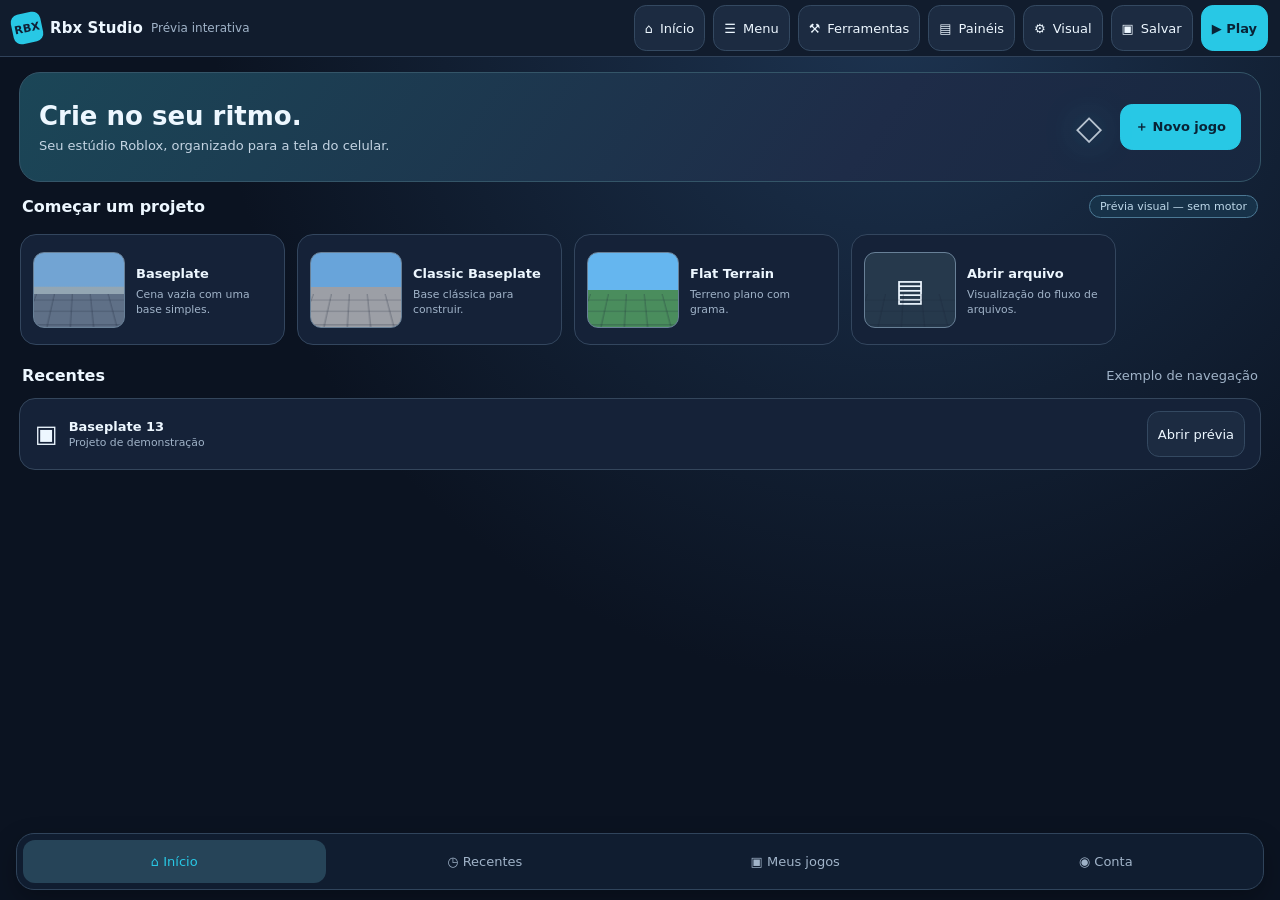
==== preview/index.html @ d825ad46 "feat(preview): add mobile-first interactive UI design laboratory" ====
<!doctype html>
<html lang="pt-BR">
<head>
<meta charset="utf-8"><meta name="viewport" content="width=device-width,initial-scale=1,viewport-fit=cover">
<meta name="theme-color" content="#0d1422">
<title>Rbx Studio — Laboratório visual</title>
<style>
:root{--bg:#0b1321;--surface:#152238;--raised:#1d3048;--ink:#edf7ff;--muted:#a0b3c8;--accent:#28c8e5;--accent-rgb:40,200,229;--radius:16px;--space:12px;--target:46px;--panel:41%;--bar:57px}
*{box-sizing:border-box}html,body{height:100%;margin:0}body{font-family:system-ui,-apple-system,"Segoe UI",sans-serif;background:var(--bg);color:var(--ink);font-size:13px;-webkit-tap-highlight-color:transparent;overflow:hidden}button,input,select{font:inherit}button{color:inherit;cursor:pointer;touch-action:manipulation}button:focus-visible,input:focus-visible{outline:2px solid var(--accent);outline-offset:2px}button:disabled{opacity:.42;cursor:not-allowed}button:hover:not(:disabled){border-color:rgba(var(--accent-rgb),.45)}.app{height:100dvh;display:flex;flex-direction:column;background:radial-gradient(ellipse at 70% 0%,#1d3451 0%,transparent 54%),var(--bg)}.top{height:var(--bar);flex:none;display:flex;align-items:center;gap:8px;padding:7px 12px;background:#111c2d;border-bottom:1px solid #30425a;z-index:8}.brand{font-weight:850;white-space:nowrap;letter-spacing:.1px;font-size:15px;display:flex;align-items:center;gap:8px}.brand-mark{display:grid;place-items:center;width:30px;height:30px;background:var(--accent);color:#102036;transform:rotate(-12deg);border-radius:8px;font-size:11px;font-weight:900}.spacer{flex:1}.btn{min-height:var(--target);border:1px solid #344961;background:#1c2b41;border-radius:calc(var(--radius)*.76);padding:7px 14px;display:inline-flex;gap:7px;align-items:center;justify-content:center;white-space:nowrap}.btn.small{padding:6px 10px}.btn.active,.btn.primary{background:rgba(var(--accent-rgb),.14);border-color:var(--accent);color:var(--ink)}.btn.primary{background:var(--accent);color:#092336;font-weight:800}.btn.icon{min-width:var(--target);padding:7px}.btn .symbol{font-size:17px}.top-name{color:var(--muted);font-size:12px;white-space:nowrap}.view{display:none;flex:1;min-height:0;position:relative}.view.active{display:flex}.home{flex-direction:column;overflow:auto;gap:13px;padding:15px 19px 73px;scrollbar-color:#405770 transparent}.hero{background:linear-gradient(125deg,#1b4657,#1e2c48 68%,#17273f);border:1px solid #345568;border-radius:calc(var(--radius) + 5px);padding:18px 19px;min-height:110px;display:flex;align-items:center;gap:18px}.hero h1{font-size:clamp(18px,2.5vw,26px);margin:0 0 7px}.hero p{color:#c4d4e3;margin:0}.orb{font-weight:900;font-size:34px;opacity:.75;text-shadow:0 0 32px var(--accent);margin-left:auto}.label-row{display:flex;justify-content:space-between;align-items:center;margin:0 3px}.label-row h2{font-size:16px;margin:0}.subtle{color:var(--muted)}.cards{display:flex;gap:var(--space);overflow-x:auto;padding:3px 1px 8px;scrollbar-color:#456078 transparent;flex:none}.tile{display:flex;align-items:center;gap:11px;background:var(--surface);border:1px solid #33465e;border-radius:var(--radius);min-width:230px;max-width:265px;flex:1;min-height:111px;text-align:left;padding:12px}.tile strong{display:block;margin:3px 0 5px}.tile small{color:var(--muted)}.thumb{width:92px;height:76px;flex:none;border-radius:11px;overflow:hidden;border:1px solid #688097;background:linear-gradient(#72a4d3 0 45%,#93a6b3 46% 55%,#5f7087 55%);position:relative}.thumb:after{content:"";position:absolute;inset:42% -28% -20%;background:repeating-linear-gradient(90deg,transparent 0 19px,rgba(20,30,50,.23) 20px 21px),repeating-linear-gradient(0deg,transparent 0 14px,rgba(20,30,50,.23) 15px 16px);transform:perspective(100px) rotateX(38deg)}.thumb.grass{background:linear-gradient(#65b6ef 0 50%,#4a8d5d 50%)}.thumb.classic{background:linear-gradient(#68a4da 0 46%,#9c9fa6 46%)}.thumb.file{display:grid;place-items:center;font-size:31px;background:#26394c}.recent{display:flex;gap:11px;align-items:center;padding:12px 15px;min-height:64px;background:var(--surface);border:1px solid #34465c;border-radius:var(--radius)}.bottomnav{position:absolute;left:16px;right:16px;bottom:10px;display:flex;justify-content:space-evenly;gap:8px;background:#111f32ed;border:1px solid #30445b;border-radius:18px;padding:6px;box-shadow:0 10px 26px #0004}.navitem{flex:1;border:0;border-radius:12px;background:transparent;color:var(--muted);min-height:43px}.navitem.active{color:var(--accent);background:#264458}.editor{overflow:hidden}.scene{position:absolute;inset:0;background:linear-gradient(180deg,#4c8ab7 0%,#9cbcd1 46%,#b7c4c9 49%,#657387 50%,#586a81 100%);isolation:isolate;overflow:hidden}.scene:before{content:"";position:absolute;left:-60%;right:-60%;bottom:-60%;height:112%;transform:perspective(260px) rotateX(67deg);transform-origin:top;background:repeating-linear-gradient(0deg,transparent 0 38px,#33455a7d 39px 40px),repeating-linear-gradient(90deg,transparent 0 38px,#33455a7d 39px 40px);opacity:.5}.cube{position:absolute;left:51%;top:52%;width:100px;height:71px;background:linear-gradient(115deg,#f2f4f5 0 62%,#a9b1b8 62%);clip-path:polygon(0 18%,76% 0,100% 24%,100% 85%,23% 100%,0 72%);box-shadow:12px 12px 30px #243d5990}.axis{position:absolute;right:13px;top:13px;width:71px;height:71px;border:2px solid #d4e3f0aa;border-radius:50%;display:grid;place-items:center;font-weight:750;background:#13273d39}.axis span{position:absolute}.axis .x{left:6px;color:#fb7777}.axis .y{top:0;color:#7bec92}.axis .z{right:6px;color:#82bcff}.scene-note{position:absolute;left:14px;top:12px;color:#173954;background:#d9edf0b8;padding:7px 12px;border-radius:11px;font-size:12px}.dock{position:absolute;left:50%;transform:translateX(-50%);bottom:13px;display:flex;align-items:center;gap:5px;padding:6px;border:1px solid #5c7898;background:#12243beb;border-radius:calc(var(--radius) + 1px);box-shadow:0 12px 22px #00152a66;z-index:2}.dock .btn{padding:8px 9px;font-size:12px;min-height:var(--target)}.editor-tabs{position:absolute;left:9px;right:9px;top:8px;display:flex;gap:6px;overflow-x:auto;padding:4px 5px;z-index:5;background:#102037e8;border:1px solid #3c5574;border-radius:var(--radius)}.editor-tabs .btn{min-height:40px}.editor-tabs+.toolstrip{top:62px}.toolstrip{position:absolute;left:10px;right:10px;top:12px;z-index:4;display:flex;gap:7px;align-items:center;overflow-x:auto;background:#16283ee8;border:1px solid #40566c;padding:6px;border-radius:var(--radius);scrollbar-width:thin}.toolstrip .btn{min-height:40px}.drawer{position:absolute;right:9px;top:9px;bottom:9px;width:var(--panel);min-width:255px;display:flex;flex-direction:column;background:#121e30f7;border:1px solid #45617a;border-radius:calc(var(--radius) + 2px);box-shadow:-15px 6px 32px #0b1b2a85;overflow:hidden;z-index:6}.drawer-head{display:flex;align-items:center;gap:5px;padding:8px;border-bottom:1px solid #344760;overflow-x:auto;flex:none}.drawer-head .btn{min-height:38px}.drawer h3{margin:0;font-size:14px}.drawer-content{padding:11px;overflow:auto;min-height:0;display:flex;flex-direction:column;gap:9px}.search{width:100%;color:var(--ink);padding:10px 13px;background:#25344b;border:1px solid #496078;outline:none;border-radius:12px;min-height:43px}.tree-row{width:100%;display:flex;align-items:center;gap:8px;text-align:left;border:1px solid transparent;background:transparent;padding:9px 10px;border-radius:10px;min-height:40px}.tree-row.selected{background:#20516b;border-color:var(--accent)}.tree-row.child{padding-left:27px}.preview-pill{border:1px solid #4b7894;background:#173249;border-radius:100px;padding:4px 10px;color:#bed8e9;font-size:11px}.property{display:flex;justify-content:space-between;align-items:center;gap:10px;background:#1b2b40;border:1px solid #33485e;border-radius:10px;padding:10px;min-height:42px}.property input{width:48%;min-width:100px;min-height:34px;background:#101e2e;border:1px solid #45627b;border-radius:9px;color:var(--ink);padding:6px}.menu-pop{position:absolute;left:11px;top:9px;z-index:7;width:min(330px,calc(100% - 22px));max-height:calc(100% - 18px);display:flex;flex-direction:column;background:#12243b;border:1px solid #56758b;box-shadow:0 16px 30px #00101aaa;border-radius:var(--radius);padding:8px;gap:3px}.menu-pop .menu-scroll{min-height:0;overflow:auto}.menu-row{width:100%;text-align:left;padding:11px 13px;border:0;border-radius:9px;background:transparent;min-height:42px}.menu-row:hover{background:#2a4561}.menu-header{display:flex;gap:4px;flex:none;overflow-x:auto;padding:5px}.menu-header .btn{min-height:40px}.muted{color:var(--muted)}.design{position:absolute;right:9px;top:9px;bottom:9px;width:min(390px,calc(100% - 18px));z-index:9;display:flex;flex-direction:column;background:#102033f9;border:1px solid #5b7e93;border-radius:var(--radius);box-shadow:0 0 0 100vw #07131b88;overflow:auto;padding:16px;gap:12px}.design h2{margin:0;font-size:18px}.control{display:flex;align-items:center;gap:9px;justify-content:space-between}.control label{flex:1}.control input[type=range]{width:45%}.control output{width:43px;text-align:right;color:var(--muted)}.swatches{display:flex;gap:9px}.swatch{height:34px;flex:1;border:2px solid #ebf6ff73;border-radius:9px}.toast{position:absolute;z-index:20;bottom:68px;left:50%;transform:translateX(-50%);background:#0e2438;color:#eaf5fb;border:1px solid var(--accent);border-radius:12px;padding:10px 16px;max-width:90%;text-align:center;pointer-events:none;opacity:0;transition:opacity .16s}.toast.show{opacity:1}.hidden{display:none!important}.hint{color:#a8c0cf;font-size:12px;line-height:1.4}.minibar{display:flex;gap:6px;flex-wrap:wrap}.list-section{display:flex;flex-direction:column;gap:6px}.list-section h4{margin:7px 0 0}.section-scroll{overflow-y:auto;min-height:0}.separator{height:1px;background:#394d61;margin:2px 0}.tag{display:inline-block;background:#204258;color:#91deea;border-radius:7px;padding:4px 6px;font-size:10px}@media(max-width:760px){.top{gap:5px;padding:6px}.brand-name,.top-name{display:none}.btn.small{padding:7px 9px}.drawer{width:min(90%,390px)}.hero{padding:12px}.orb{display:none}.home{padding:10px 10px 68px}.tile{min-width:205px}.top .btn .top-label{display:none}}@media(max-height:460px){:root{--bar:50px;--target:40px}.home{gap:8px;padding-top:8px}.hero{min-height:85px;padding:11px 14px}.tile{min-height:100px}.thumb{height:68px;width:77px}.editor-tabs{top:5px}.drawer{top:5px;bottom:5px}.dock{bottom:8px}.bottomnav{bottom:5px;padding:4px}}@media(prefers-reduced-motion:reduce){*{scroll-behavior:auto!important;transition:none!important}}
</style>
</head>
<body>
<div class="app" id="app">
<header class="top">
<div class="brand"><span class="brand-mark">RBX</span><span class="brand-name">Rbx Studio</span></div>
<span class="top-name" id="contextTitle">Prévia interativa</span>
<div class="spacer"></div>
<button class="btn small" id="homeBtn">⌂ <span class="top-label">Início</span></button>
<button class="btn small" id="menuBtn">☰ <span class="top-label">Menu</span></button>
<button class="btn small" id="toolsBtn">⚒ <span class="top-label">Ferramentas</span></button>
<button class="btn small" id="panelsBtn">▤ <span class="top-label">Painéis</span></button>
<button class="btn small" id="designBtn" title="Ajustar design visual">⚙ <span class="top-label">Visual</span></button>
<button class="btn small" id="saveBtn">▣ <span class="top-label">Salvar</span></button>
<button class="btn primary small" id="playBtn">▶ Play</button>
</header>
<main class="view home active" id="homeView">
<section class="hero"><div><h1>Crie no seu ritmo.</h1><p>Seu estúdio Roblox, organizado para a tela do celular.</p></div><span class="orb">◇</span><button class="btn primary" id="newBtn">＋ Novo jogo</button></section>
<div class="label-row"><h2>Começar um projeto</h2><span class="preview-pill">Prévia visual — sem motor</span></div>
<div class="cards" id="templateCards">
<button class="tile" data-template="Baseplate"><span class="thumb"></span><span><strong>Baseplate</strong><small>Cena vazia com uma base simples.</small></span></button>
<button class="tile" data-template="Classic Baseplate"><span class="thumb classic"></span><span><strong>Classic Baseplate</strong><small>Base clássica para construir.</small></span></button>
<button class="tile" data-template="Flat Terrain"><span class="thumb grass"></span><span><strong>Flat Terrain</strong><small>Terreno plano com grama.</small></span></button>
<button class="tile" data-template="Abrir arquivo"><span class="thumb file">▤</span><span><strong>Abrir arquivo</strong><small>Visualização do fluxo de arquivos.</small></span></button>
</div>
<div class="label-row"><h2>Recentes</h2><span class="subtle">Exemplo de navegação</span></div>
<div class="recent"><span style="font-size:24px">▣</span><span><strong>Baseplate 13</strong><br><small class="subtle">Projeto de demonstração</small></span><span class="spacer"></span><button class="btn small" id="openRecent">Abrir prévia</button></div>
<nav class="bottomnav" aria-label="Navegação inicial">
<button class="navitem active" data-home-tab="Início">⌂ Início</button><button class="navitem" data-home-tab="Recentes">◷ Recentes</button><button class="navitem" data-home-tab="Meus jogos">▣ Meus jogos</button><button class="navitem" data-home-tab="Conta">◉ Conta</button>
</nav>
</main>
<main class="view editor" id="editorView">
<div class="scene"><div class="cube"></div><div class="axis"><span class="x">X</span><span class="y">Y</span><span class="z">Z</span>◉</div><div class="scene-note">Cena ilustrativa • ferramentas visuais</div></div>
<div id="toolsStrip" class="editor-tabs hidden" aria-label="Abas de ferramentas"></div>
<div id="toolItems" class="toolstrip hidden"></div>
<div class="dock" id="quickDock">
<button class="btn active" data-tool="Selecionar">⌖ <span class="top-label">Selecionar</span></button>
<button class="btn" data-tool="Mover">✥ <span class="top-label">Mover</span></button>
<button class="btn" data-tool="Girar">↻ <span class="top-label">Girar</span></button>
<button class="btn" data-tool="Escalar">⤢ <span class="top-label">Escalar</span></button>
</div>
<div id="drawer" class="drawer hidden"><div class="drawer-head"><span id="drawerTitle" style="font-weight:800;white-space:nowrap">Explorer</span><span class="spacer"></span><button class="btn icon" id="swapPanel" title="Trocar painel">▤</button><button class="btn icon" id="closePanel" aria-label="Fechar painel">×</button></div><div id="drawerBody" class="drawer-content"></div></div>
<div id="menuPopup" class="menu-pop hidden"><div class="menu-header" id="menuHeader"></div><div class="menu-scroll" id="menuItems"></div></div>
</main>
<section id="designPanel" class="design hidden" aria-label="Ajustes da prévia">
<div class="control"><h2>Personalizar visual</h2><button class="btn icon" id="closeDesign">×</button></div>
<div class="hint">As mudanças aparecem imediatamente nesta prévia. Nada é alterado no motor GPUI do Studio.</div>
<strong>Cor de destaque</strong><div class="swatches"><button class="swatch" style="background:#28c8e5" data-color="#28c8e5" aria-label="Ciano"></button><button class="swatch" style="background:#6c9fff" data-color="#6c9fff" aria-label="Azul"></button><button class="swatch" style="background:#9e8bff" data-color="#9e8bff" aria-label="Roxo"></button><button class="swatch" style="background:#47d4b6" data-color="#47d4b6" aria-label="Verde água"></button></div>
<div class="control"><label for="radius">Arredondamento</label><input id="radius" type="range" min="6" max="26" step="1" value="16"><output id="radiusOut">16 px</output></div>
<div class="control"><label for="spacing">Espaçamento</label><input id="spacing" type="range" min="6" max="20" step="1" value="12"><output id="spacingOut">12 px</output></div>
<div class="control"><label for="touch">Botões (altura)</label><input id="touch" type="range" min="38" max="58" step="2" value="46"><output id="touchOut">46 px</output></div>
<div class="control"><label for="panelSize">Largura do painel</label><input id="panelSize" type="range" min="31" max="67" step="1" value="41"><output id="panelSizeOut">41%</output></div>
<div class="minibar"><button class="btn primary" id="exportBtn">⇩ Exportar escolhas</button><button class="btn" id="resetBtn">Restaurar</button></div>
<div class="hint">Exportar gera um JSON com as escolhas para implementar depois no código Android. Os ajustes também são guardados localmente neste navegador.</div>
</section>
<div class="toast" id="toast" role="status" aria-live="polite"></div>
</div>
<script>
(()=>{"use strict";
const $=id=>document.getElementById(id);
const tabs=["Home","Avatar","UI","Script","Model","Test","Plugins"];
const panels=["Explorer","Properties","Toolbox","Output","Viewport","Argon","Wally","Script Analysis","Watch","Call Stack","Terrain Editor","Collaborators","Plugin Widgets","Input Actions","Security Audit","Playtests","Tests","Layers","Loren","Avatar Settings","Localization"];
const menus={
File:["New","Open…","Close Place","Open Game…","Save to File","Save to File As…","Export as glTF…","Export as Project…","Export Clean Copy…","Find in Game…","Sync Shared…","Save All","Publish All…","Save to Roblox","Publish to Roblox","Link to Roblox Place…","Version History…","Merge Place…","Game Settings…","Data Stores…","Open Auto Saves","Studio Settings…","Customize Shortcuts…","Beta Features…","Script Templates…","Diagnóstico do motor…"],
Edit:["Undo","Redo","Cut","Copy","Paste","Paste Into","Paste at Original Location","Paste into at Original Location","Duplicate","Delete"],
Model:["Insert Part","Insert Folder","Insert Script","Insert LocalScript","Insert ModuleScript","Insert ModuleScript (Class)","Insert Object…","Insert Mesh…","Insert Rig…","Import 3D Model…","Import Image…","Mark as Shared","Unmark Shared","Group","Ungroup"],
View:["Explorer","Toolbox","Properties","Output","Viewport","Command Bar","Top View","Front View","Right View","Style Editor","Collaborators","Input Actions","Security Audit","Playtests","Layers","Loren","Avatar Settings","Reduce Motion","Large Click Targets","Reset Layout","Quick Open…","Command Palette…"]};
const tools={
Home:["Part","Folder","Script","Inserir objeto","Terrain Editor","Explorer","Properties","Toolbox"],
Avatar:["Inserir Rig","Avatar Settings","Animation"],
UI:["ScreenGui","Frame","TextLabel","TextButton","ImageLabel","UI Editor"],
Script:["Novo Script","LocalScript","ModuleScript","Editor de código"],
Model:["Insert Mesh","Import 3D Model","Group","Ungroup","Mover","Girar"],
Test:["Play","Parar","Configurar Play","Play local","Viewport"],
Plugins:["Plugin Widgets","Argon","Wally","Gerenciar plugins"]};
const state={view:"home",tool:"Selecionar",ribbon:false,panel:null,tab:"Home",menu:null,submenu:"File",selected:"Part",expanded:true,homeTab:"Início",config:{accent:"#28c8e5",radius:16,spacing:12,touch:46,panelSize:41}};
const cfg=state.config;
const showToast=message=>{const t=$("toast");t.textContent=message;t.classList.add("show");clearTimeout(showToast.timer);showToast.timer=setTimeout(()=>t.classList.remove("show"),2400)};
function button(label,click,klass="btn"){const x=document.createElement("button");x.className=klass;x.textContent=label;x.addEventListener("click",click);return x}
function setView(v){state.view=v;$("homeView").classList.toggle("active",v==="home");$("editorView").classList.toggle("active",v==="editor");$("contextTitle").textContent=v==="home"?"Início":"Editor • demonstração";state.menu=null;render(); }
function render(){
$("menuPopup").classList.toggle("hidden",!state.menu || state.view!=="editor");
$("drawer").classList.toggle("hidden",!state.panel || state.view!=="editor");
$("toolsStrip").classList.toggle("hidden",!state.ribbon || state.view!=="editor");
$("toolItems").classList.toggle("hidden",!state.ribbon || state.view!=="editor");
$("menuBtn").classList.toggle("active",!!state.menu);
$("toolsBtn").classList.toggle("active",state.ribbon);
$("panelsBtn").classList.toggle("active",!!state.panel);
document.querySelectorAll("[data-tool]").forEach(b=>b.classList.toggle("active",b.dataset.tool===state.tool));
if(state.menu)renderMenu();if(state.ribbon)renderRibbon();if(state.panel)renderPanel();}
function renderMenu(){
$("menuHeader").replaceChildren(...Object.keys(menus).map(name=>button(name,()=>{state.submenu=name;renderMenu()},"btn small"+(state.submenu===name?" active":""))));
$("menuItems").replaceChildren(...menus[state.submenu].map(name=>button(name,()=>action(name),"menu-row")));
}
function renderRibbon(){
$("toolsStrip").replaceChildren(...tabs.map(name=>button(name,()=>{state.tab=name;renderRibbon()},"btn small"+(state.tab===name?" active":""))));
$("toolItems").replaceChildren(...tools[state.tab].map(name=>button(name,()=>panels.includes(name)?openPanel(name):action(name),"btn small")));
}
function action(name){
if(panels.includes(name)){openPanel(name);return}
if(name==="Play" || name==="Parar" || name==="Save to File" || name==="New"||name==="Open…"){showToast(name+": demonstração — nenhum projeto será alterado");return}
showToast(name+": comando representado visualmente (não executado)");
}
function openPanel(name){setView("editor");state.panel=name;state.menu=null;render()}
function renderPanel(){
$("drawerTitle").textContent=state.panel;const body=$("drawerBody");body.replaceChildren();
if(state.panel==="Explorer"){
const input=document.createElement("input");input.className="search";input.placeholder="Buscar no Explorer";input.setAttribute("aria-label","Buscar no Explorer");body.append(input);
const items=[["Workspace",false],["Baseplate",true],["SpawnLocation",true],["Part",true],["Lighting",false],["ReplicatedStorage",false],["StarterGui",false],["StarterPack",false],["Players",false]];
const list=document.createElement("div");list.className="list-section";body.append(list);
function update(){const filter=input.value.toLowerCase();list.replaceChildren(...items.filter(([n,child])=>(!child||state.expanded)&&n.toLowerCase().includes(filter)).map(([n,child])=>button((!child?(n==="Workspace"?(state.expanded?"⌄ ":"› "):"◆ "):"◻ ")+n,()=>{if(n==="Workspace")state.expanded=!state.expanded;else state.selected=n;renderPanel()},"tree-row"+(child?" child":"")+(state.selected===n?" selected":""))))}
input.addEventListener("input",update);update();body.append(button("＋ Inserir objeto",()=>action("Inserir objeto"),"btn primary"));
}else if(state.panel==="Properties"){
const h=document.createElement("div");h.className="preview-pill";h.textContent="Selecionado: "+state.selected;body.append(h);
for(const [key,val] of [["Name",state.selected],["Anchored","true"],["Transparency","0"],["Color","#e5eff8"],["Material","Plastic"],["Size","4, 1, 2"]]){
const row=document.createElement("label");row.className="property";const span=document.createElement("span");span.textContent=key;const input=document.createElement("input");input.value=val;input.addEventListener("change",()=>showToast(key+": alteração demonstrativa"));row.append(span,input);body.append(row)}}
else if(state.panel==="Toolbox"){
const input=document.createElement("input");input.className="search";input.placeholder="Buscar modelos";body.append(input);
const bar=document.createElement("div");bar.className="minibar";["Modelos","Imagens","Criações","Recentes"].forEach(n=>bar.append(button(n,()=>showToast(n+": coleção de exemplo"),"btn small")));body.append(bar);
const info=document.createElement("div");info.className="hint";info.textContent="Catálogo não conectado na prévia. As miniaturas e os resultados reais continuam no aplicativo Android.";body.append(info);
body.append(button("＋ Adicionar modelo de teste",()=>showToast("Inserção apenas demonstrativa"),"btn primary"))}
else if(state.panel==="Output"){body.append(document.createTextNode("Saída de exemplo: nenhuma execução foi iniciada."))}
else{const info=document.createElement("div");info.className="hint";info.textContent="Área "+state.panel+" identificada no código original. Esta primeira prévia testa a navegação e o estilo do contêiner; os controles internos ainda serão mapeados.";body.append(info)}
}
function applyConfig(){
const c=state.config;document.documentElement.style.setProperty("--accent",c.accent);
const rgb=[1,3,5].map(i=>parseInt(c.accent.slice(i,i+2),16)).join(",");
document.documentElement.style.setProperty("--accent-rgb",rgb);
document.documentElement.style.setProperty("--radius",c.radius+"px");
document.documentElement.style.setProperty("--space",c.spacing+"px");
document.documentElement.style.setProperty("--target",c.touch+"px");
document.documentElement.style.setProperty("--panel",c.panelSize+"%");
for(const [id,value,suffix] of [["radius",c.radius," px"],["spacing",c.spacing," px"],["touch",c.touch," px"],["panelSize",c.panelSize,"%"]]){$(id).value=value;$(id+"Out").textContent=value+suffix}
try{localStorage.setItem("rbxstudio-preview-v1",JSON.stringify(c))}catch(_){}
}
try{const old=JSON.parse(localStorage.getItem("rbxstudio-preview-v1")||"{}");for(const k of Object.keys(cfg))if(old[k]!==undefined)cfg[k]=old[k]}catch(_){}
$("homeBtn").onclick=()=>setView("home");
$("menuBtn").onclick=()=>{setView("editor");state.menu=state.menu?null:"main";state.ribbon=false;render()};
$("toolsBtn").onclick=()=>{setView("editor");state.ribbon=!state.ribbon;state.menu=null;render()};
$("panelsBtn").onclick=()=>{setView("editor");state.menu=null;state.panel=state.panel?null:"Explorer";render()};
$("saveBtn").onclick=()=>action("Salvar");
$("playBtn").onclick=()=>{setView("editor");action("Play")};
$("designBtn").onclick=()=>{$("designPanel").classList.toggle("hidden")};
$("closeDesign").onclick=()=>{$("designPanel").classList.add("hidden")};
$("closePanel").onclick=()=>{state.panel=null;render()};
$("swapPanel").onclick=()=>{state.panel=state.panel==="Explorer"?"Properties":state.panel==="Properties"?"Toolbox":"Explorer";render()};
$("newBtn").onclick=()=>setView("editor");
$("openRecent").onclick=()=>setView("editor");
document.querySelectorAll("[data-template]").forEach(b=>b.addEventListener("click",()=>{setView("editor");showToast(b.dataset.template+": cena de demonstração")}));
document.querySelectorAll("[data-home-tab]").forEach(b=>b.addEventListener("click",()=>{document.querySelectorAll("[data-home-tab]").forEach(x=>x.classList.toggle("active",x===b));state.homeTab=b.dataset.homeTab;showToast(b.dataset.homeTab+": navegação demonstrativa")}));
document.querySelectorAll("[data-tool]").forEach(b=>b.addEventListener("click",()=>{state.tool=b.dataset.tool;render()}));
document.querySelectorAll("[data-color]").forEach(b=>b.addEventListener("click",()=>{cfg.accent=b.dataset.color;applyConfig()}));
for(const [id,key] of [["radius","radius"],["spacing","spacing"],["touch","touch"],["panelSize","panelSize"]])$(id).addEventListener("input",e=>{cfg[key]=Number(e.target.value);applyConfig()});
$("resetBtn").onclick=()=>{Object.assign(cfg,{accent:"#28c8e5",radius:16,spacing:12,touch:46,panelSize:41});applyConfig();showToast("Configuração restaurada")};
$("exportBtn").onclick=()=>{const data={project:"Rbxstudio",kind:"UI visual preview only",version:1,settings:cfg};const blob=new Blob([JSON.stringify(data,null,2)],{type:"application/json"});const url=URL.createObjectURL(blob);const link=document.createElement("a");link.href=url;link.download="rbxstudio-design.json";document.body.append(link);link.click();link.remove();setTimeout(()=>URL.revokeObjectURL(url),1200);showToast("Preferências exportadas")};
document.addEventListener("keydown",e=>{if(e.key==="Escape"){$("designPanel").classList.add("hidden");state.menu=null;state.panel=null;render()}});
applyConfig();render();
})();
</script>
</body></html>
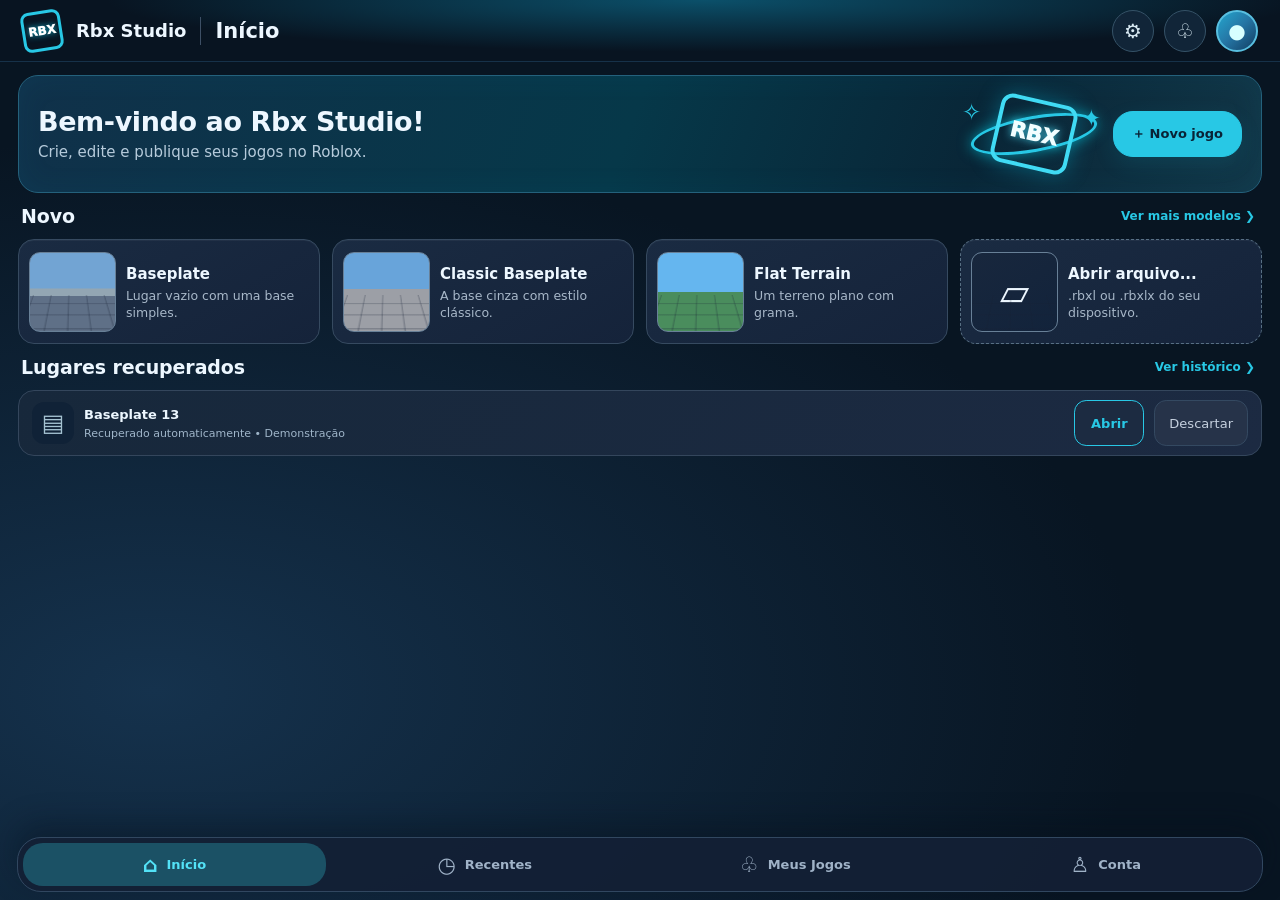
==== commit 34d0419b: "fix(preview): align Home with approved mobile dashboard and remove desktop-like toolbar" ====
--- a/preview/index.html
+++ b/preview/index.html
@@ -7,11 +7,40 @@
 <style>
 :root{--bg:#0b1321;--surface:#152238;--raised:#1d3048;--ink:#edf7ff;--muted:#a0b3c8;--accent:#28c8e5;--accent-rgb:40,200,229;--radius:16px;--space:12px;--target:46px;--panel:41%;--bar:57px}
 *{box-sizing:border-box}html,body{height:100%;margin:0}body{font-family:system-ui,-apple-system,"Segoe UI",sans-serif;background:var(--bg);color:var(--ink);font-size:13px;-webkit-tap-highlight-color:transparent;overflow:hidden}button,input,select{font:inherit}button{color:inherit;cursor:pointer;touch-action:manipulation}button:focus-visible,input:focus-visible{outline:2px solid var(--accent);outline-offset:2px}button:disabled{opacity:.42;cursor:not-allowed}button:hover:not(:disabled){border-color:rgba(var(--accent-rgb),.45)}.app{height:100dvh;display:flex;flex-direction:column;background:radial-gradient(ellipse at 70% 0%,#1d3451 0%,transparent 54%),var(--bg)}.top{height:var(--bar);flex:none;display:flex;align-items:center;gap:8px;padding:7px 12px;background:#111c2d;border-bottom:1px solid #30425a;z-index:8}.brand{font-weight:850;white-space:nowrap;letter-spacing:.1px;font-size:15px;display:flex;align-items:center;gap:8px}.brand-mark{display:grid;place-items:center;width:30px;height:30px;background:var(--accent);color:#102036;transform:rotate(-12deg);border-radius:8px;font-size:11px;font-weight:900}.spacer{flex:1}.btn{min-height:var(--target);border:1px solid #344961;background:#1c2b41;border-radius:calc(var(--radius)*.76);padding:7px 14px;display:inline-flex;gap:7px;align-items:center;justify-content:center;white-space:nowrap}.btn.small{padding:6px 10px}.btn.active,.btn.primary{background:rgba(var(--accent-rgb),.14);border-color:var(--accent);color:var(--ink)}.btn.primary{background:var(--accent);color:#092336;font-weight:800}.btn.icon{min-width:var(--target);padding:7px}.btn .symbol{font-size:17px}.top-name{color:var(--muted);font-size:12px;white-space:nowrap}.view{display:none;flex:1;min-height:0;position:relative}.view.active{display:flex}.home{flex-direction:column;overflow:auto;gap:13px;padding:15px 19px 73px;scrollbar-color:#405770 transparent}.hero{background:linear-gradient(125deg,#1b4657,#1e2c48 68%,#17273f);border:1px solid #345568;border-radius:calc(var(--radius) + 5px);padding:18px 19px;min-height:110px;display:flex;align-items:center;gap:18px}.hero h1{font-size:clamp(18px,2.5vw,26px);margin:0 0 7px}.hero p{color:#c4d4e3;margin:0}.orb{font-weight:900;font-size:34px;opacity:.75;text-shadow:0 0 32px var(--accent);margin-left:auto}.label-row{display:flex;justify-content:space-between;align-items:center;margin:0 3px}.label-row h2{font-size:16px;margin:0}.subtle{color:var(--muted)}.cards{display:flex;gap:var(--space);overflow-x:auto;padding:3px 1px 8px;scrollbar-color:#456078 transparent;flex:none}.tile{display:flex;align-items:center;gap:11px;background:var(--surface);border:1px solid #33465e;border-radius:var(--radius);min-width:230px;max-width:265px;flex:1;min-height:111px;text-align:left;padding:12px}.tile strong{display:block;margin:3px 0 5px}.tile small{color:var(--muted)}.thumb{width:92px;height:76px;flex:none;border-radius:11px;overflow:hidden;border:1px solid #688097;background:linear-gradient(#72a4d3 0 45%,#93a6b3 46% 55%,#5f7087 55%);position:relative}.thumb:after{content:"";position:absolute;inset:42% -28% -20%;background:repeating-linear-gradient(90deg,transparent 0 19px,rgba(20,30,50,.23) 20px 21px),repeating-linear-gradient(0deg,transparent 0 14px,rgba(20,30,50,.23) 15px 16px);transform:perspective(100px) rotateX(38deg)}.thumb.grass{background:linear-gradient(#65b6ef 0 50%,#4a8d5d 50%)}.thumb.classic{background:linear-gradient(#68a4da 0 46%,#9c9fa6 46%)}.thumb.file{display:grid;place-items:center;font-size:31px;background:#26394c}.recent{display:flex;gap:11px;align-items:center;padding:12px 15px;min-height:64px;background:var(--surface);border:1px solid #34465c;border-radius:var(--radius)}.bottomnav{position:absolute;left:16px;right:16px;bottom:10px;display:flex;justify-content:space-evenly;gap:8px;background:#111f32ed;border:1px solid #30445b;border-radius:18px;padding:6px;box-shadow:0 10px 26px #0004}.navitem{flex:1;border:0;border-radius:12px;background:transparent;color:var(--muted);min-height:43px}.navitem.active{color:var(--accent);background:#264458}.editor{overflow:hidden}.scene{position:absolute;inset:0;background:linear-gradient(180deg,#4c8ab7 0%,#9cbcd1 46%,#b7c4c9 49%,#657387 50%,#586a81 100%);isolation:isolate;overflow:hidden}.scene:before{content:"";position:absolute;left:-60%;right:-60%;bottom:-60%;height:112%;transform:perspective(260px) rotateX(67deg);transform-origin:top;background:repeating-linear-gradient(0deg,transparent 0 38px,#33455a7d 39px 40px),repeating-linear-gradient(90deg,transparent 0 38px,#33455a7d 39px 40px);opacity:.5}.cube{position:absolute;left:51%;top:52%;width:100px;height:71px;background:linear-gradient(115deg,#f2f4f5 0 62%,#a9b1b8 62%);clip-path:polygon(0 18%,76% 0,100% 24%,100% 85%,23% 100%,0 72%);box-shadow:12px 12px 30px #243d5990}.axis{position:absolute;right:13px;top:13px;width:71px;height:71px;border:2px solid #d4e3f0aa;border-radius:50%;display:grid;place-items:center;font-weight:750;background:#13273d39}.axis span{position:absolute}.axis .x{left:6px;color:#fb7777}.axis .y{top:0;color:#7bec92}.axis .z{right:6px;color:#82bcff}.scene-note{position:absolute;left:14px;top:12px;color:#173954;background:#d9edf0b8;padding:7px 12px;border-radius:11px;font-size:12px}.dock{position:absolute;left:50%;transform:translateX(-50%);bottom:13px;display:flex;align-items:center;gap:5px;padding:6px;border:1px solid #5c7898;background:#12243beb;border-radius:calc(var(--radius) + 1px);box-shadow:0 12px 22px #00152a66;z-index:2}.dock .btn{padding:8px 9px;font-size:12px;min-height:var(--target)}.editor-tabs{position:absolute;left:9px;right:9px;top:8px;display:flex;gap:6px;overflow-x:auto;padding:4px 5px;z-index:5;background:#102037e8;border:1px solid #3c5574;border-radius:var(--radius)}.editor-tabs .btn{min-height:40px}.editor-tabs+.toolstrip{top:62px}.toolstrip{position:absolute;left:10px;right:10px;top:12px;z-index:4;display:flex;gap:7px;align-items:center;overflow-x:auto;background:#16283ee8;border:1px solid #40566c;padding:6px;border-radius:var(--radius);scrollbar-width:thin}.toolstrip .btn{min-height:40px}.drawer{position:absolute;right:9px;top:9px;bottom:9px;width:var(--panel);min-width:255px;display:flex;flex-direction:column;background:#121e30f7;border:1px solid #45617a;border-radius:calc(var(--radius) + 2px);box-shadow:-15px 6px 32px #0b1b2a85;overflow:hidden;z-index:6}.drawer-head{display:flex;align-items:center;gap:5px;padding:8px;border-bottom:1px solid #344760;overflow-x:auto;flex:none}.drawer-head .btn{min-height:38px}.drawer h3{margin:0;font-size:14px}.drawer-content{padding:11px;overflow:auto;min-height:0;display:flex;flex-direction:column;gap:9px}.search{width:100%;color:var(--ink);padding:10px 13px;background:#25344b;border:1px solid #496078;outline:none;border-radius:12px;min-height:43px}.tree-row{width:100%;display:flex;align-items:center;gap:8px;text-align:left;border:1px solid transparent;background:transparent;padding:9px 10px;border-radius:10px;min-height:40px}.tree-row.selected{background:#20516b;border-color:var(--accent)}.tree-row.child{padding-left:27px}.preview-pill{border:1px solid #4b7894;background:#173249;border-radius:100px;padding:4px 10px;color:#bed8e9;font-size:11px}.property{display:flex;justify-content:space-between;align-items:center;gap:10px;background:#1b2b40;border:1px solid #33485e;border-radius:10px;padding:10px;min-height:42px}.property input{width:48%;min-width:100px;min-height:34px;background:#101e2e;border:1px solid #45627b;border-radius:9px;color:var(--ink);padding:6px}.menu-pop{position:absolute;left:11px;top:9px;z-index:7;width:min(330px,calc(100% - 22px));max-height:calc(100% - 18px);display:flex;flex-direction:column;background:#12243b;border:1px solid #56758b;box-shadow:0 16px 30px #00101aaa;border-radius:var(--radius);padding:8px;gap:3px}.menu-pop .menu-scroll{min-height:0;overflow:auto}.menu-row{width:100%;text-align:left;padding:11px 13px;border:0;border-radius:9px;background:transparent;min-height:42px}.menu-row:hover{background:#2a4561}.menu-header{display:flex;gap:4px;flex:none;overflow-x:auto;padding:5px}.menu-header .btn{min-height:40px}.muted{color:var(--muted)}.design{position:absolute;right:9px;top:9px;bottom:9px;width:min(390px,calc(100% - 18px));z-index:9;display:flex;flex-direction:column;background:#102033f9;border:1px solid #5b7e93;border-radius:var(--radius);box-shadow:0 0 0 100vw #07131b88;overflow:auto;padding:16px;gap:12px}.design h2{margin:0;font-size:18px}.control{display:flex;align-items:center;gap:9px;justify-content:space-between}.control label{flex:1}.control input[type=range]{width:45%}.control output{width:43px;text-align:right;color:var(--muted)}.swatches{display:flex;gap:9px}.swatch{height:34px;flex:1;border:2px solid #ebf6ff73;border-radius:9px}.toast{position:absolute;z-index:20;bottom:68px;left:50%;transform:translateX(-50%);background:#0e2438;color:#eaf5fb;border:1px solid var(--accent);border-radius:12px;padding:10px 16px;max-width:90%;text-align:center;pointer-events:none;opacity:0;transition:opacity .16s}.toast.show{opacity:1}.hidden{display:none!important}.hint{color:#a8c0cf;font-size:12px;line-height:1.4}.minibar{display:flex;gap:6px;flex-wrap:wrap}.list-section{display:flex;flex-direction:column;gap:6px}.list-section h4{margin:7px 0 0}.section-scroll{overflow-y:auto;min-height:0}.separator{height:1px;background:#394d61;margin:2px 0}.tag{display:inline-block;background:#204258;color:#91deea;border-radius:7px;padding:4px 6px;font-size:10px}@media(max-width:760px){.top{gap:5px;padding:6px}.brand-name,.top-name{display:none}.btn.small{padding:7px 9px}.drawer{width:min(90%,390px)}.hero{padding:12px}.orb{display:none}.home{padding:10px 10px 68px}.tile{min-width:205px}.top .btn .top-label{display:none}}@media(max-height:460px){:root{--bar:50px;--target:40px}.home{gap:8px;padding-top:8px}.hero{min-height:85px;padding:11px 14px}.tile{min-height:100px}.thumb{height:68px;width:77px}.editor-tabs{top:5px}.drawer{top:5px;bottom:5px}.dock{bottom:8px}.bottomnav{bottom:5px;padding:4px}}@media(prefers-reduced-motion:reduce){*{scroll-behavior:auto!important;transition:none!important}}
+
+/* Home v2 — implemented UI with the layout proportions of the approved artwork. */
+.home-appbar{flex:none;min-height:62px;padding:6px 22px;display:flex;align-items:center;gap:10px;background:radial-gradient(ellipse at 55% 0%,#0b506a 0,transparent 60%),#081421;border-bottom:1px solid #163149}
+.home-logo{display:flex;align-items:center;gap:14px;white-space:nowrap}.home-logo strong{font-size:18px;font-weight:780}.logo-shape{width:40px;height:40px;display:grid;place-items:center;transform:rotate(-9deg);border:3px solid var(--accent);border-radius:8px;color:#fff;font-weight:950;font-size:12px;text-shadow:0 0 6px #13b6d4}.header-separator{height:28px;width:1px;background:#3d4f65}.page-title{font-size:21px;font-weight:780}.header-round,.avatar-round{display:grid;place-items:center;width:42px;height:42px;flex:none;border-radius:50%;border:1px solid #355267;background:#112538;color:#d9eaf3;font-size:20px}.avatar-round{background:linear-gradient(135deg,#24a6ce,#2575a4,#123d62);border:2px solid #58bfe0;color:#d7ffff}
+.home{padding:0;gap:0;overflow:hidden;background:radial-gradient(ellipse at 12% 75%,#15324d 0%,transparent 62%),#081522;display:flex;flex-direction:column}
+.home-scroll{flex:1;min-height:0;overflow-y:auto;overflow-x:hidden;padding:13px 18px 8px;display:flex;flex-direction:column;gap:12px;scrollbar-color:#365970 transparent;scrollbar-width:thin}
+.home .hero{min-height:111px;flex:none;gap:12px;padding:16px 19px;background:linear-gradient(110deg,#10314a,#063849 49%,#092637 77%,#123748);border:1px solid #24617c;border-radius:calc(var(--radius) + 4px);box-shadow:inset 0 0 30px #078db014}
+.hero-copy{flex:1;min-width:0}.hero-copy h1{font-size:clamp(18px,2.6vw,27px);letter-spacing:-.4px;margin:0 0 6px;line-height:1.15}.hero-copy p{font-size:clamp(11px,1.45vw,15px);color:#b6cbdb;line-height:1.3;margin:0}
+.hero-art{width:135px;height:84px;flex:none;position:relative;display:grid;place-items:center}.hero-mark{font-size:21px;font-weight:950;border:4px solid #40dbf4;border-radius:12px;display:grid;place-items:center;width:78px;height:70px;transform:rotate(13deg);box-shadow:0 0 22px #00cdf157;color:#f2feff;text-shadow:0 0 8px #41cce6;z-index:2}.orbit{position:absolute;width:128px;height:36px;border:3px solid var(--accent);border-radius:50%;transform:rotate(-10deg);box-shadow:0 0 14px #00d3e794}.sparkle{position:absolute;color:var(--accent);font-size:23px}.sparkle.s1{left:-4px;top:7px}.sparkle.s2{right:0;top:13px}
+.hero-new{min-width:125px;padding:12px 18px;border-radius:calc(var(--radius) + 4px);box-shadow:0 8px 22px #00c9e51a}
+.home .label-row{margin:0 3px;flex:none;min-height:21px}.home .label-row h2{font-size:clamp(15px,1.8vw,19px);letter-spacing:-.1px}.textlink{background:transparent;color:var(--accent);border:0;padding:2px 4px;font-weight:650;font-size:12px;white-space:nowrap}
+.home .cards{display:grid;grid-template-columns:repeat(4,minmax(0,1fr));gap:var(--space);padding:0;overflow:visible;flex:none}
+.home .tile{width:100%;min-width:0;max-width:none;min-height:105px;border-radius:var(--radius);display:flex;align-items:center;gap:10px;padding:10px;background:linear-gradient(150deg,#1a2b42,#15233a);border:1px solid #364a60;box-shadow:inset 0 1px 0 #ffffff0b}
+.home .tile:hover{background:#1e3550;border-color:#4f9cb7}.home .tile strong{font-size:clamp(11px,1.4vw,15px);line-height:1.2;overflow-wrap:anywhere}.home .tile small{font-size:clamp(10px,1.13vw,12.5px);line-height:1.3;display:-webkit-box;-webkit-box-orient:vertical;-webkit-line-clamp:3;overflow:hidden;color:#a8b8c9}.tile-copy{flex:1;min-width:0}
+.home .thumb{width:clamp(50px,7vw,87px);height:80px;flex:none;border-radius:11px}
+.home .thumb.file{font-size:38px;background:linear-gradient(145deg,#18273d,#12233b)}.home .file-tile{border-style:dashed;border-color:#587084}
+.home .recent{flex:none;min-height:65px;background:linear-gradient(130deg,#17283b,#1c2a42);border-radius:var(--radius);gap:10px;padding:9px 13px}.recent-icon{width:42px;height:42px;border-radius:12px;display:grid;place-items:center;background:#102237;font-size:24px;color:#a5c2d1}.recent-text{min-width:0;display:grid;gap:5px}.recent-text strong{white-space:nowrap}.recent-text small{color:#9fb5c9;font-size:11px}.recent-open{color:var(--accent);border-color:var(--accent);font-weight:750;min-width:70px}.recent-discard{color:#c5d0de;background:#263349;min-width:90px}
+.home .bottomnav{flex:none;position:relative;left:auto;right:auto;bottom:auto;margin:0 17px 8px;min-height:54px;padding:5px;display:flex;gap:8px;justify-content:space-between;border-radius:24px;background:#132035ee;border:1px solid #314760;box-shadow:0 -12px 30px #06101b66;z-index:2}.home .navitem{height:43px;min-height:43px;display:flex;align-items:center;justify-content:center;gap:9px;font-size:13px;font-weight:650}.home .navitem.active{border-radius:20px;background:#1b5165;color:#53e2f7}.navsymbol{font-size:21px;font-weight:550}
+@media(max-width:950px){
+ .home-appbar{min-height:53px;padding:5px 11px}.home-logo{gap:9px}.logo-shape{width:32px;height:32px;font-size:10px}.home-logo strong{font-size:15px}.header-separator{height:24px}.page-title{font-size:18px}.header-round,.avatar-round{height:35px;width:35px;font-size:16px}
+ .home-scroll{padding:10px 12px 5px;gap:8px}
+ .home .hero{min-height:84px;padding:10px 13px}.hero-art{width:100px;height:63px}.hero-mark{height:54px;width:61px;font-size:17px}.orbit{width:94px;height:27px}.sparkle{font-size:15px}
+ .hero-new{padding:8px 11px;min-width:105px;font-size:12px}
+ .home .cards{gap:8px}.home .tile{min-height:88px;gap:7px;padding:7px}.home .thumb{width:clamp(45px,6vw,65px);height:67px}.home .tile strong{font-size:11px}.home .tile small{font-size:10px;-webkit-line-clamp:2}
+ .home .recent{min-height:56px}.home .bottomnav{min-height:47px;margin:0 11px 5px;padding:3px}.home .navitem{min-height:39px;height:39px;font-size:12px}
+}
+@media(max-width:650px){.home .cards{grid-template-columns:repeat(2,minmax(0,1fr))}.hero-art{display:none}.home .recent-discard{display:none}.home-logo strong{display:none}.home .navitem{font-size:11px;gap:3px}.home .navsymbol{font-size:15px}}
+@media(max-height:360px){.home-appbar{min-height:45px}.home-scroll{gap:7px;padding:8px 11px 5px}.home .hero{min-height:72px}.hero-copy h1{font-size:17px}.hero-copy p{font-size:11px}.home .tile{min-height:82px}.home .thumb{height:58px}.home .bottomnav{min-height:43px}.home .navitem{height:36px;min-height:36px}}
+
 </style>
 </head>
 <body>
 <div class="app" id="app">
-<header class="top">
+<header class="top hidden" id="editorHeader">
 <div class="brand"><span class="brand-mark">RBX</span><span class="brand-name">Rbx Studio</span></div>
 <span class="top-name" id="contextTitle">Prévia interativa</span>
 <div class="spacer"></div>
@@ -23,19 +52,35 @@
 <button class="btn small" id="saveBtn">▣ <span class="top-label">Salvar</span></button>
 <button class="btn primary small" id="playBtn">▶ Play</button>
 </header>
+<header class="home-appbar" id="homeHeader">
+ <div class="home-logo"><span class="logo-shape">RBX</span><strong>Rbx Studio</strong><span class="header-separator"></span><span class="page-title">Início</span></div>
+ <div class="spacer"></div>
+ <button class="header-round" id="homeVisual" aria-label="Ajustar visual" title="Personalizar visual">⚙</button>
+ <button class="header-round" id="notificationBtn" aria-label="Notificações">♧</button>
+ <button class="avatar-round" id="accountBtn" title="Conta">●</button>
+</header>
 <main class="view home active" id="homeView">
-<section class="hero"><div><h1>Crie no seu ritmo.</h1><p>Seu estúdio Roblox, organizado para a tela do celular.</p></div><span class="orb">◇</span><button class="btn primary" id="newBtn">＋ Novo jogo</button></section>
-<div class="label-row"><h2>Começar um projeto</h2><span class="preview-pill">Prévia visual — sem motor</span></div>
+<div class="home-scroll">
+<section class="hero">
+  <div class="hero-copy"><h1>Bem-vindo ao Rbx Studio!</h1><p>Crie, edite e publique seus jogos no Roblox.</p></div>
+  <div class="hero-art" aria-hidden="true"><span class="orbit"></span><span class="hero-mark">RBX</span><span class="sparkle s1">✧</span><span class="sparkle s2">✦</span></div>
+  <button class="btn primary hero-new" id="newBtn">＋ Novo jogo</button>
+</section>
+<div class="label-row"><h2>Novo</h2><button class="textlink" id="moreTemplates">Ver mais modelos ❯</button></div>
 <div class="cards" id="templateCards">
-<button class="tile" data-template="Baseplate"><span class="thumb"></span><span><strong>Baseplate</strong><small>Cena vazia com uma base simples.</small></span></button>
-<button class="tile" data-template="Classic Baseplate"><span class="thumb classic"></span><span><strong>Classic Baseplate</strong><small>Base clássica para construir.</small></span></button>
-<button class="tile" data-template="Flat Terrain"><span class="thumb grass"></span><span><strong>Flat Terrain</strong><small>Terreno plano com grama.</small></span></button>
-<button class="tile" data-template="Abrir arquivo"><span class="thumb file">▤</span><span><strong>Abrir arquivo</strong><small>Visualização do fluxo de arquivos.</small></span></button>
-</div>
-<div class="label-row"><h2>Recentes</h2><span class="subtle">Exemplo de navegação</span></div>
-<div class="recent"><span style="font-size:24px">▣</span><span><strong>Baseplate 13</strong><br><small class="subtle">Projeto de demonstração</small></span><span class="spacer"></span><button class="btn small" id="openRecent">Abrir prévia</button></div>
+  <button class="tile" data-template="Baseplate"><span class="thumb"></span><span class="tile-copy"><strong>Baseplate</strong><small>Lugar vazio com uma base simples.</small></span></button>
+  <button class="tile" data-template="Classic Baseplate"><span class="thumb classic"></span><span class="tile-copy"><strong>Classic Baseplate</strong><small>A base cinza com estilo clássico.</small></span></button>
+  <button class="tile" data-template="Flat Terrain"><span class="thumb grass"></span><span class="tile-copy"><strong>Flat Terrain</strong><small>Um terreno plano com grama.</small></span></button>
+  <button class="tile file-tile" data-template="Abrir arquivo"><span class="thumb file">▱</span><span class="tile-copy"><strong>Abrir arquivo...</strong><small>.rbxl ou .rbxlx do seu dispositivo.</small></span></button>
+</div>
+<div class="label-row"><h2>Lugares recuperados</h2><button class="textlink" id="historyBtn">Ver histórico ❯</button></div>
+<div class="recent"><span class="recent-icon">▤</span><span class="recent-text"><strong>Baseplate 13</strong><small>Recuperado automaticamente • Demonstração</small></span><span class="spacer"></span><button class="btn recent-open" id="openRecent">Abrir</button><button class="btn recent-discard" id="discardRecent">Descartar</button></div>
+</div>
 <nav class="bottomnav" aria-label="Navegação inicial">
-<button class="navitem active" data-home-tab="Início">⌂ Início</button><button class="navitem" data-home-tab="Recentes">◷ Recentes</button><button class="navitem" data-home-tab="Meus jogos">▣ Meus jogos</button><button class="navitem" data-home-tab="Conta">◉ Conta</button>
+<button class="navitem active" data-home-tab="Início"><span class="navsymbol">⌂</span> Início</button>
+<button class="navitem" data-home-tab="Recentes"><span class="navsymbol">◷</span> Recentes</button>
+<button class="navitem" data-home-tab="Meus jogos"><span class="navsymbol">♧</span> Meus Jogos</button>
+<button class="navitem" data-home-tab="Conta"><span class="navsymbol">♙</span> Conta</button>
 </nav>
 </main>
 <main class="view editor" id="editorView">
@@ -86,7 +131,7 @@
 const cfg=state.config;
 const showToast=message=>{const t=$("toast");t.textContent=message;t.classList.add("show");clearTimeout(showToast.timer);showToast.timer=setTimeout(()=>t.classList.remove("show"),2400)};
 function button(label,click,klass="btn"){const x=document.createElement("button");x.className=klass;x.textContent=label;x.addEventListener("click",click);return x}
-function setView(v){state.view=v;$("homeView").classList.toggle("active",v==="home");$("editorView").classList.toggle("active",v==="editor");$("contextTitle").textContent=v==="home"?"Início":"Editor • demonstração";state.menu=null;render(); }
+function setView(v){state.view=v;$("homeHeader").classList.toggle("hidden",v!=="home");$("editorHeader").classList.toggle("hidden",v!=="editor");$("homeView").classList.toggle("active",v==="home");$("editorView").classList.toggle("active",v==="editor");$("contextTitle").textContent=v==="home"?"Início":"Editor • demonstração";state.menu=null;render(); }
 function render(){
 $("menuPopup").classList.toggle("hidden",!state.menu || state.view!=="editor");
 $("drawer").classList.toggle("hidden",!state.panel || state.view!=="editor");
@@ -144,7 +189,7 @@
 }
 try{const old=JSON.parse(localStorage.getItem("rbxstudio-preview-v1")||"{}");for(const k of Object.keys(cfg))if(old[k]!==undefined)cfg[k]=old[k]}catch(_){}
 $("homeBtn").onclick=()=>setView("home");
-$("menuBtn").onclick=()=>{setView("editor");state.menu=state.menu?null:"main";state.ribbon=false;render()};
+$("menuBtn").onclick=()=>{const wasOpen=!!state.menu;setView("editor");state.menu=wasOpen?null:"main";state.ribbon=false;render()};
 $("toolsBtn").onclick=()=>{setView("editor");state.ribbon=!state.ribbon;state.menu=null;render()};
 $("panelsBtn").onclick=()=>{setView("editor");state.menu=null;state.panel=state.panel?null:"Explorer";render()};
 $("saveBtn").onclick=()=>action("Salvar");
@@ -153,6 +198,12 @@
 $("closeDesign").onclick=()=>{$("designPanel").classList.add("hidden")};
 $("closePanel").onclick=()=>{state.panel=null;render()};
 $("swapPanel").onclick=()=>{state.panel=state.panel==="Explorer"?"Properties":state.panel==="Properties"?"Toolbox":"Explorer";render()};
+$("homeVisual").onclick=()=>{$("designPanel").classList.toggle("hidden")};
+$("notificationBtn").onclick=()=>showToast("Notificações: demonstração visual");
+$("accountBtn").onclick=()=>showToast("Conta: demonstração visual");
+$("moreTemplates").onclick=()=>showToast("Modelos adicionais: ainda não implementados na prévia");
+$("historyBtn").onclick=()=>showToast("Histórico: demonstração visual");
+$("discardRecent").onclick=()=>showToast("Descartar: nenhuma alteração em arquivos reais");
 $("newBtn").onclick=()=>setView("editor");
 $("openRecent").onclick=()=>setView("editor");
 document.querySelectorAll("[data-template]").forEach(b=>b.addEventListener("click",()=>{setView("editor");showToast(b.dataset.template+": cena de demonstração")}));
